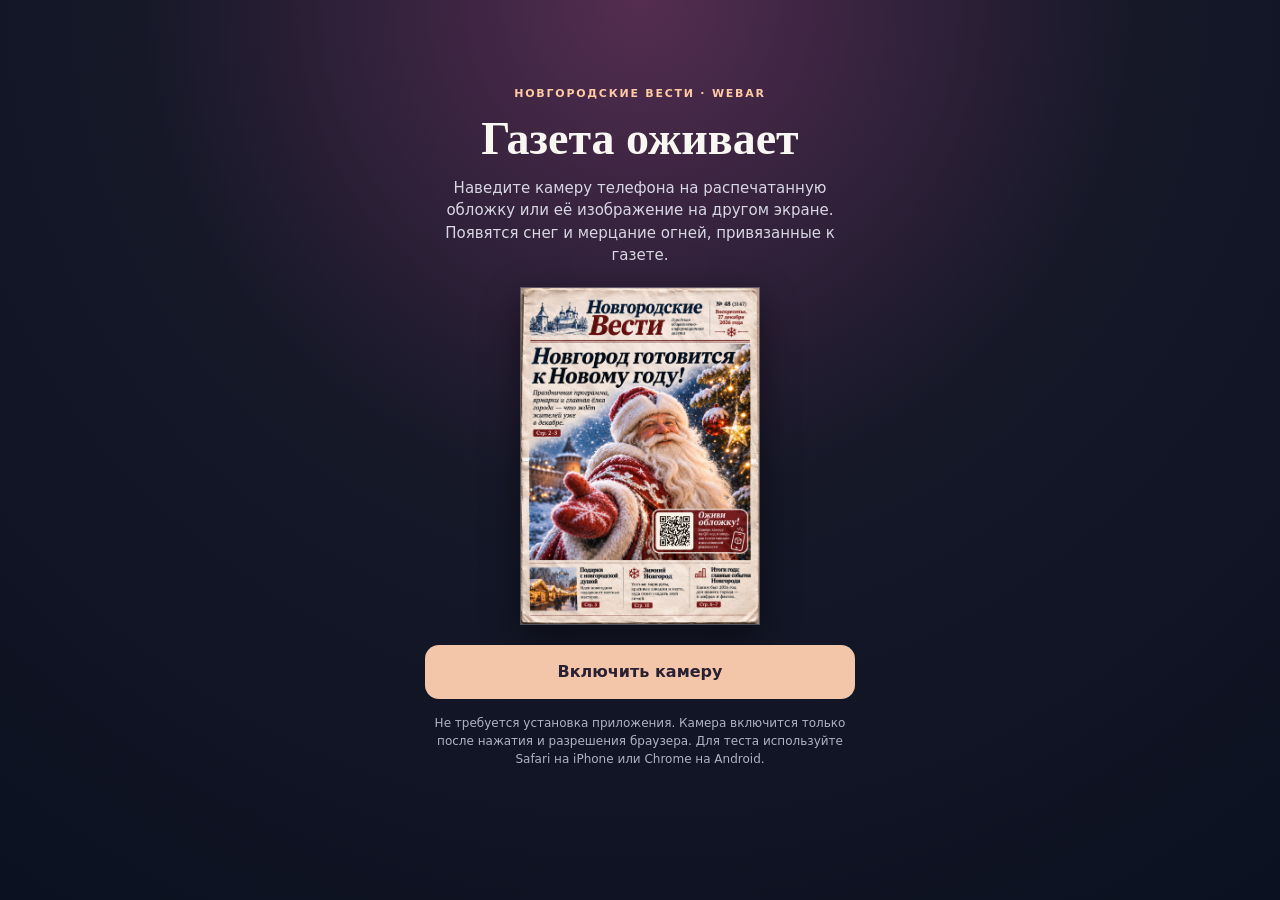
==== index.html @ 2a4ba846 "Load and validate the actual MindAR target before starting the mobile camera" ====
<!doctype html>
<html lang="ru">
<head>
  <meta charset="utf-8" />
  <meta name="viewport" content="width=device-width, initial-scale=1.0, viewport-fit=cover" />
  <meta name="theme-color" content="#161828" />
  <title>Оживи обложку — Новгородские Вести / WebAR MVP</title>
  <link rel="stylesheet" href="styles.css" />
</head>
<body>
  <main id="intro" class="intro">
    <div class="panel">
      <div class="eyebrow">Новгородские Вести · WebAR</div>
      <h1>Газета оживает</h1>
      <p>Наведите камеру телефона на распечатанную обложку или её изображение на другом экране. Появятся снег и мерцание огней, привязанные к газете.</p>
      <img class="cover-preview" src="assets/cover.jpg" alt="Тестовая обложка газеты Новгородские Вести" />
      <button type="button" id="startButton" class="primary">Включить камеру</button>
      <p class="note">Не требуется установка приложения. Камера включится только после нажатия и разрешения браузера. Для теста используйте Safari на iPhone или Chrome на Android.</p>
      <p id="introError" class="error" aria-live="polite"></p>
    </div>
  </main>

  <div id="hud" class="hud" hidden>
    <div class="status" id="status" role="status" aria-live="polite">Ищем обложку…</div>
    <button type="button" id="stopButton" class="secondary">Закрыть камеру</button>
    <p class="hint">Держите обложку в кадре целиком, без сильных бликов.</p>
  </div>

  <script src="effects.js"></script>
  <script src="app.js?v=2"></script>
</body>
</html>
---- styles.css ----
:root{color-scheme:dark;font-family:system-ui,-apple-system,'Segoe UI',sans-serif;}
*{box-sizing:border-box}html,body{height:100%;margin:0;background:#0b1120;color:#f9f7f1;overscroll-behavior:none}
.intro{position:fixed;z-index:30;inset:0;overflow-y:auto;display:flex;align-items:flex-start;justify-content:center;padding:32px 18px;background:radial-gradient(circle at top,#542d51 0%,#161828 45%,#0b1120 100%)}
.panel{max-width:430px;width:100%;text-align:center;margin:auto}
.eyebrow{text-transform:uppercase;letter-spacing:.16em;font-size:11px;color:#ffcaa2;font-weight:750}
h1{font-family:Georgia,serif;line-height:1.1;font-size:clamp(33px,8vw,46px);margin:14px 0 12px}
p{font-size:15px;line-height:1.5;color:#d7d7e3;margin:0 0 20px}
.cover-preview{display:block;width:min(240px,64vw);max-height:43vh;object-fit:contain;margin:15px auto 20px;border:1px solid #ffffff40;box-shadow:0 12px 35px #0007}
button{font:inherit;font-weight:750;border-radius:14px;border:0;cursor:pointer}
.primary{display:block;width:100%;min-height:54px;padding:12px 20px;background:#f4c6a9;color:#292033}
.primary:disabled{opacity:.6;cursor:wait}.secondary{background:#ffffffdf;color:#141521;padding:11px 14px;font-size:14px}
.note{font-size:12px;color:#b2b1c4;margin:15px 0 0}.error{font-size:13px;color:#ffc0bd;margin-top:12px;min-height:1em}
.hud{position:fixed;inset:0;z-index:20;pointer-events:none;display:grid;grid-template-columns:minmax(0,1fr) auto;gap:8px;align-content:start;align-items:start;padding:max(12px,env(safe-area-inset-top)) 12px}
.hud[hidden],.intro[hidden]{display:none!important}
.status{justify-self:start;border:1px solid #ffffff44;background:#111827c9;backdrop-filter:blur(9px);border-radius:999px;padding:10px 14px;font-size:13px}
.secondary{pointer-events:auto}
.hint{position:absolute;bottom:max(18px,calc(env(safe-area-inset-bottom) + 14px));left:18px;right:18px;pointer-events:none;text-align:center;text-shadow:0 1px 5px #000;background:#111827bb;border-radius:12px;padding:10px 12px;font-size:13px}
a-scene{position:fixed!important;inset:0;width:100%!important;height:100%!important;z-index:1}
@media (prefers-reduced-motion:reduce){*{scroll-behavior:auto}}

.camera-stage{position:relative;isolation:isolate;overflow:hidden;background:transparent}
.camera-stage > video{z-index:0!important;pointer-events:none}
.camera-frame{position:fixed;inset:0;width:100%;height:100%;border:0}
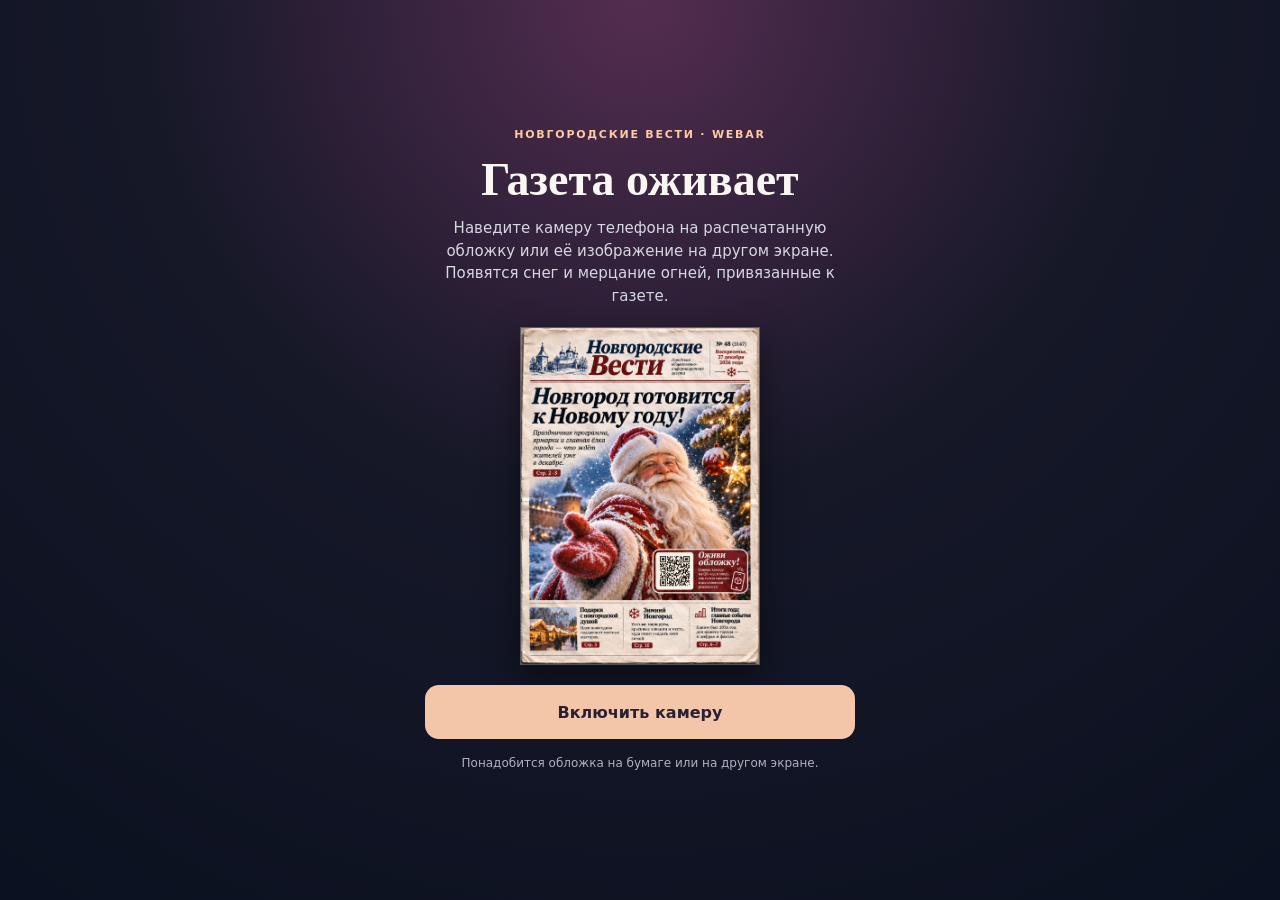
==== commit b86fcc52: "Start the AR camera on tap and replace the printed cover QR and recognition target" ====
--- a/index.html
+++ b/index.html
@@ -1,32 +1,10 @@
 <!doctype html>
 <html lang="ru">
 <head>
-  <meta charset="utf-8" />
-  <meta name="viewport" content="width=device-width, initial-scale=1.0, viewport-fit=cover" />
-  <meta name="theme-color" content="#161828" />
-  <title>Оживи обложку — Новгородские Вести / WebAR MVP</title>
-  <link rel="stylesheet" href="styles.css" />
+  <meta charset="utf-8">
+  <meta name="viewport" content="width=device-width, initial-scale=1">
+  <meta http-equiv="refresh" content="0; url=./camera.html">
+  <title>Газета оживает — Новгородские Вести</title>
 </head>
-<body>
-  <main id="intro" class="intro">
-    <div class="panel">
-      <div class="eyebrow">Новгородские Вести · WebAR</div>
-      <h1>Газета оживает</h1>
-      <p>Наведите камеру телефона на распечатанную обложку или её изображение на другом экране. Появятся снег и мерцание огней, привязанные к газете.</p>
-      <img class="cover-preview" src="assets/cover.jpg" alt="Тестовая обложка газеты Новгородские Вести" />
-      <button type="button" id="startButton" class="primary">Включить камеру</button>
-      <p class="note">Не требуется установка приложения. Камера включится только после нажатия и разрешения браузера. Для теста используйте Safari на iPhone или Chrome на Android.</p>
-      <p id="introError" class="error" aria-live="polite"></p>
-    </div>
-  </main>
-
-  <div id="hud" class="hud" hidden>
-    <div class="status" id="status" role="status" aria-live="polite">Ищем обложку…</div>
-    <button type="button" id="stopButton" class="secondary">Закрыть камеру</button>
-    <p class="hint">Держите обложку в кадре целиком, без сильных бликов.</p>
-  </div>
-
-  <script src="effects.js"></script>
-  <script src="app.js?v=2"></script>
-</body>
-</html>
+<body><a href="./camera.html" target="_top">Открыть «Газета оживает»</a></body>
+</html>
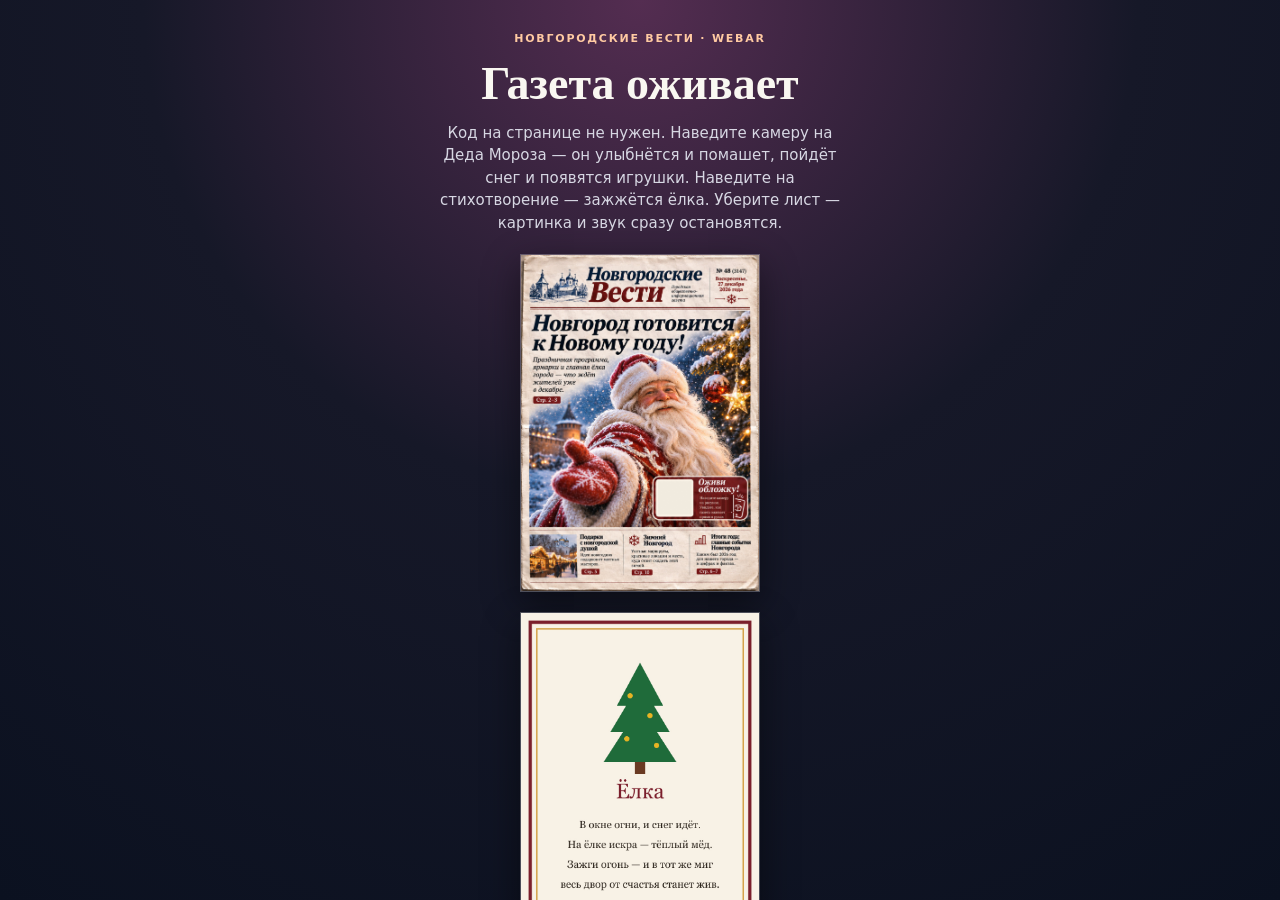
==== commit 4ae2f305: "Add files via upload" ====
--- a/index.html
+++ b/index.html
@@ -1,10 +1,34 @@
 <!doctype html>
 <html lang="ru">
 <head>
-  <meta charset="utf-8">
-  <meta name="viewport" content="width=device-width, initial-scale=1">
-  <meta http-equiv="refresh" content="0; url=./camera.html">
-  <title>Газета оживает — Новгородские Вести</title>
+  <meta charset="utf-8" />
+  <meta name="viewport" content="width=device-width, initial-scale=1.0, viewport-fit=cover" />
+  <meta name="theme-color" content="#161828" />
+  <title>Оживи обложку — Новгородские Вести / WebAR MVP</title>
+  <link rel="stylesheet" href="styles.css?v=5" />
 </head>
-<body><a href="./camera.html" target="_top">Открыть «Газета оживает»</a></body>
-</html>
+<body>
+  <main id="intro" class="intro">
+    <div class="panel">
+      <div class="eyebrow">Новгородские Вести · WebAR</div>
+      <h1>Газета оживает</h1>
+      <p>Код на странице не нужен. Наведите камеру на Деда Мороза — он улыбнётся и помашет, пойдёт снег и появятся игрушки. Наведите на стихотворение — зажжётся ёлка. Уберите лист — картинка и звук сразу остановятся.</p>
+      <img class="cover-preview" src="assets/cover.jpg?v=11" alt="Обложка с Дедом Морозом" />
+      <img class="cover-preview" src="assets/poem.jpg?v=11" alt="Стихотворение, которое превращается в ёлку" />
+      <button type="button" id="startButton" class="primary">Включить камеру</button>
+      <p class="note">Не требуется установка приложения. Камера включится только после нажатия и разрешения браузера. Для теста используйте Safari на iPhone или Chrome на Android.</p>
+      <p id="introError" class="error" aria-live="polite"></p>
+    </div>
+  </main>
+
+  <div id="hud" class="hud" hidden>
+    <div class="status" id="status" role="status" aria-live="polite">Ищем рисунок…</div>
+    <button type="button" id="stopButton" class="secondary">Закрыть камеру</button>
+    <p class="hint">Держите рисунок в кадре целиком, без сильных бликов.</p>
+  </div>
+
+  <audio id="sceneAudio" src="assets/chime.wav?v=11" loop preload="auto" playsinline></audio>
+  <script src="effects.js?v=11"></script>
+  <script src="app.js?v=11"></script>
+</body>
+</html>
--- a/styles.css
+++ b/styles.css
@@ -0,0 +1,23 @@
+:root{color-scheme:dark;font-family:system-ui,-apple-system,'Segoe UI',sans-serif;}
+*{box-sizing:border-box}html,body{height:100%;margin:0;background:#0b1120;color:#f9f7f1;overscroll-behavior:none}
+.intro{position:fixed;z-index:30;inset:0;overflow-y:auto;display:flex;align-items:flex-start;justify-content:center;padding:32px 18px;background:radial-gradient(circle at top,#542d51 0%,#161828 45%,#0b1120 100%)}
+.panel{max-width:430px;width:100%;text-align:center;margin:auto}
+.eyebrow{text-transform:uppercase;letter-spacing:.16em;font-size:11px;color:#ffcaa2;font-weight:750}
+h1{font-family:Georgia,serif;line-height:1.1;font-size:clamp(33px,8vw,46px);margin:14px 0 12px}
+p{font-size:15px;line-height:1.5;color:#d7d7e3;margin:0 0 20px}
+.cover-preview{display:block;width:min(240px,64vw);max-height:43vh;object-fit:contain;margin:15px auto 20px;border:1px solid #ffffff40;box-shadow:0 12px 35px #0007}
+button{font:inherit;font-weight:750;border-radius:14px;border:0;cursor:pointer}
+.primary{display:block;width:100%;min-height:54px;padding:12px 20px;background:#f4c6a9;color:#292033}
+.primary:disabled{opacity:.6;cursor:wait}.secondary{background:#ffffffdf;color:#141521;padding:11px 14px;font-size:14px}
+.note{font-size:12px;color:#b2b1c4;margin:15px 0 0}.error{font-size:13px;color:#ffc0bd;margin-top:12px;min-height:1em}
+.hud{position:fixed;inset:0;z-index:20;pointer-events:none;display:grid;grid-template-columns:minmax(0,1fr) auto;gap:8px;align-content:start;align-items:start;padding:max(12px,env(safe-area-inset-top)) 12px}
+.hud[hidden],.intro[hidden]{display:none!important}
+.status{justify-self:start;border:1px solid #ffffff44;background:#111827c9;backdrop-filter:blur(9px);border-radius:999px;padding:10px 14px;font-size:13px}
+.secondary{pointer-events:auto}
+.hint{position:absolute;bottom:max(18px,calc(env(safe-area-inset-bottom) + 14px));left:18px;right:18px;pointer-events:none;text-align:center;text-shadow:0 1px 5px #000;background:#111827bb;border-radius:12px;padding:10px 12px;font-size:13px}
+a-scene{position:fixed!important;inset:0;width:100%!important;height:100%!important;z-index:1}
+@media (prefers-reduced-motion:reduce){*{scroll-behavior:auto}}
+
+.camera-stage{position:relative;isolation:isolate;overflow:hidden;background:transparent}
+.camera-stage > video{z-index:0!important;pointer-events:none}
+.camera-frame{position:fixed;inset:0;width:100%;height:100%;border:0}
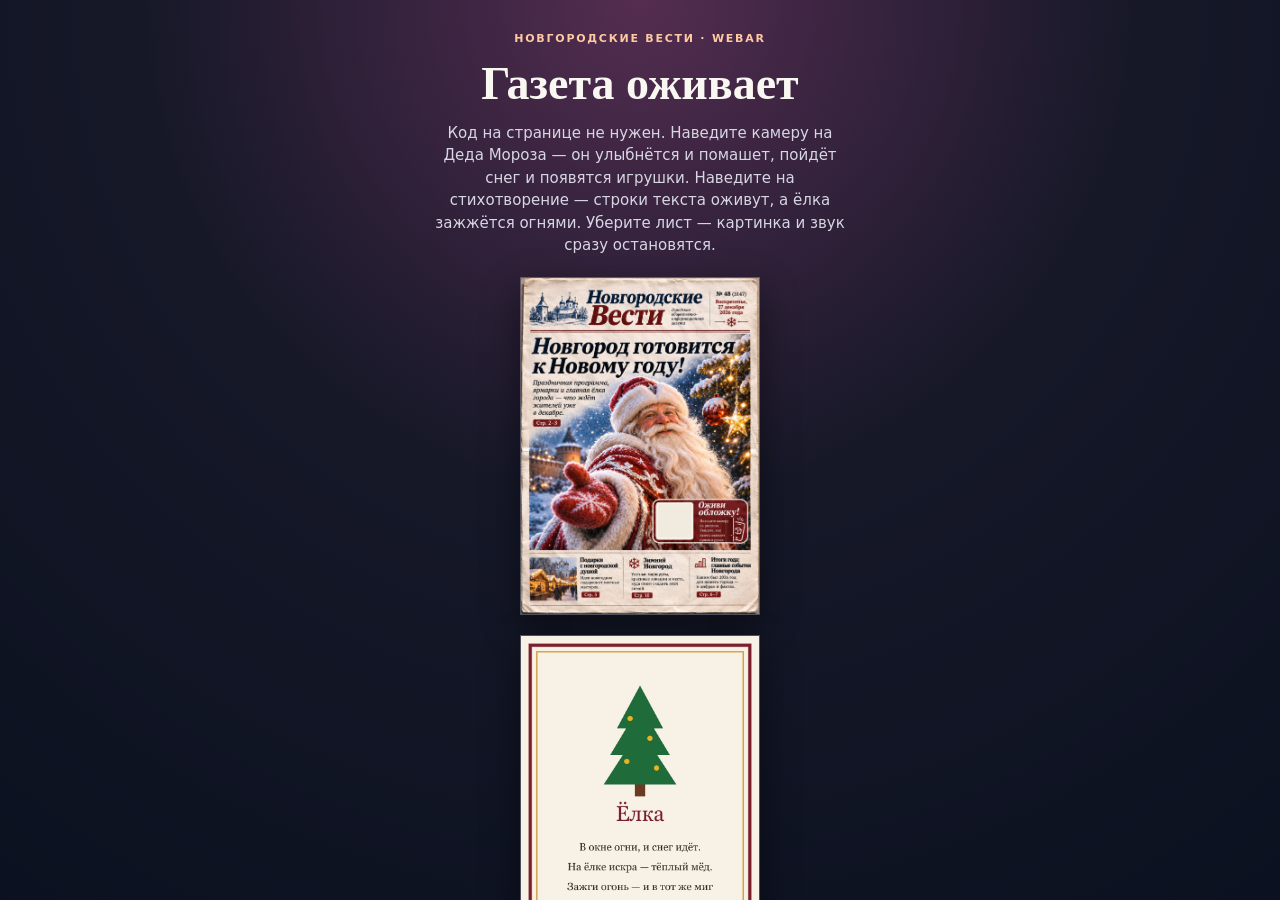
==== commit 93d0d6ca: "Add files via upload" ====
--- a/index.html
+++ b/index.html
@@ -5,16 +5,16 @@
   <meta name="viewport" content="width=device-width, initial-scale=1.0, viewport-fit=cover" />
   <meta name="theme-color" content="#161828" />
   <title>Оживи обложку — Новгородские Вести / WebAR MVP</title>
-  <link rel="stylesheet" href="styles.css?v=5" />
+  <link rel="stylesheet" href="styles.css?v=13" />
 </head>
 <body>
   <main id="intro" class="intro">
     <div class="panel">
       <div class="eyebrow">Новгородские Вести · WebAR</div>
       <h1>Газета оживает</h1>
-      <p>Код на странице не нужен. Наведите камеру на Деда Мороза — он улыбнётся и помашет, пойдёт снег и появятся игрушки. Наведите на стихотворение — зажжётся ёлка. Уберите лист — картинка и звук сразу остановятся.</p>
-      <img class="cover-preview" src="assets/cover.jpg?v=11" alt="Обложка с Дедом Морозом" />
-      <img class="cover-preview" src="assets/poem.jpg?v=11" alt="Стихотворение, которое превращается в ёлку" />
+      <p>Код на странице не нужен. Наведите камеру на Деда Мороза — он улыбнётся и помашет, пойдёт снег и появятся игрушки. Наведите на стихотворение — строки текста оживут, а ёлка зажжётся огнями. Уберите лист — картинка и звук сразу остановятся.</p>
+      <img class="cover-preview" src="assets/cover.jpg?v=13" alt="Обложка с Дедом Морозом" />
+      <img class="cover-preview" src="assets/poem.jpg?v=13" alt="Стихотворение, которое оживает" />
       <button type="button" id="startButton" class="primary">Включить камеру</button>
       <p class="note">Не требуется установка приложения. Камера включится только после нажатия и разрешения браузера. Для теста используйте Safari на iPhone или Chrome на Android.</p>
       <p id="introError" class="error" aria-live="polite"></p>
@@ -27,8 +27,8 @@
     <p class="hint">Держите рисунок в кадре целиком, без сильных бликов.</p>
   </div>
 
-  <audio id="sceneAudio" src="assets/chime.wav?v=11" loop preload="auto" playsinline></audio>
-  <script src="effects.js?v=11"></script>
-  <script src="app.js?v=11"></script>
+  <audio id="sceneAudio" src="assets/chime.wav?v=13" loop preload="auto" playsinline webkit-playsinline></audio>
+  <script src="effects.js?v=13"></script>
+  <script src="app.js?v=13"></script>
 </body>
-</html>
+</html>
--- a/styles.css
+++ b/styles.css
@@ -21,3 +21,5 @@
 .camera-stage{position:relative;isolation:isolate;overflow:hidden;background:transparent}
 .camera-stage > video{z-index:0!important;pointer-events:none}
 .camera-frame{position:fixed;inset:0;width:100%;height:100%;border:0}
+/* Keep canvases laid out (not display:none) so mobile WebGL can sample them as textures. */
+.fx-canvas{position:fixed;left:-10000px;top:0;width:512px;height:auto;opacity:0;pointer-events:none}
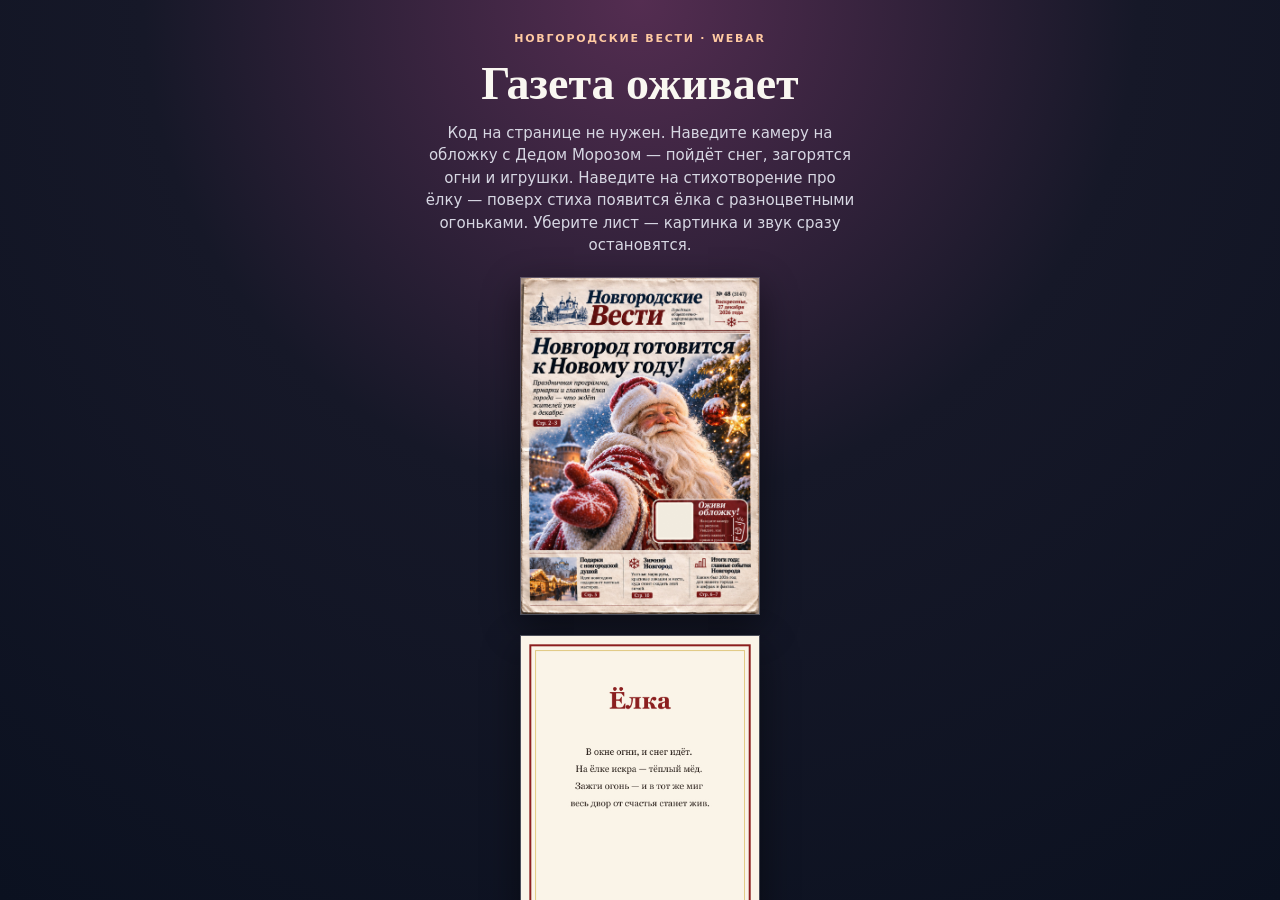
==== commit abda3131: "Add files via upload" ====
--- a/index.html
+++ b/index.html
@@ -5,16 +5,16 @@
   <meta name="viewport" content="width=device-width, initial-scale=1.0, viewport-fit=cover" />
   <meta name="theme-color" content="#161828" />
   <title>Оживи обложку — Новгородские Вести / WebAR MVP</title>
-  <link rel="stylesheet" href="styles.css?v=13" />
+  <link rel="stylesheet" href="styles.css?v=14" />
 </head>
 <body>
   <main id="intro" class="intro">
     <div class="panel">
       <div class="eyebrow">Новгородские Вести · WebAR</div>
       <h1>Газета оживает</h1>
-      <p>Код на странице не нужен. Наведите камеру на Деда Мороза — он улыбнётся и помашет, пойдёт снег и появятся игрушки. Наведите на стихотворение — строки текста оживут, а ёлка зажжётся огнями. Уберите лист — картинка и звук сразу остановятся.</p>
-      <img class="cover-preview" src="assets/cover.jpg?v=13" alt="Обложка с Дедом Морозом" />
-      <img class="cover-preview" src="assets/poem.jpg?v=13" alt="Стихотворение, которое оживает" />
+      <p>Код на странице не нужен. Наведите камеру на обложку с Дедом Морозом — пойдёт снег, загорятся огни и игрушки. Наведите на стихотворение про ёлку — поверх стиха появится ёлка с разноцветными огоньками. Уберите лист — картинка и звук сразу остановятся.</p>
+      <img class="cover-preview" src="assets/cover.jpg?v=15" alt="Обложка с Дедом Морозом" />
+      <img class="cover-preview" src="assets/poem.jpg?v=15" alt="Стихотворение про ёлку" />
       <button type="button" id="startButton" class="primary">Включить камеру</button>
       <p class="note">Не требуется установка приложения. Камера включится только после нажатия и разрешения браузера. Для теста используйте Safari на iPhone или Chrome на Android.</p>
       <p id="introError" class="error" aria-live="polite"></p>
@@ -27,8 +27,8 @@
     <p class="hint">Держите рисунок в кадре целиком, без сильных бликов.</p>
   </div>
 
-  <audio id="sceneAudio" src="assets/chime.wav?v=13" loop preload="auto" playsinline webkit-playsinline></audio>
-  <script src="effects.js?v=13"></script>
-  <script src="app.js?v=13"></script>
+  <audio id="sceneAudio" src="assets/chime.wav?v=15" loop preload="auto" playsinline webkit-playsinline></audio>
+  <script src="effects.js?v=15"></script>
+  <script src="app.js?v=15"></script>
 </body>
 </html>
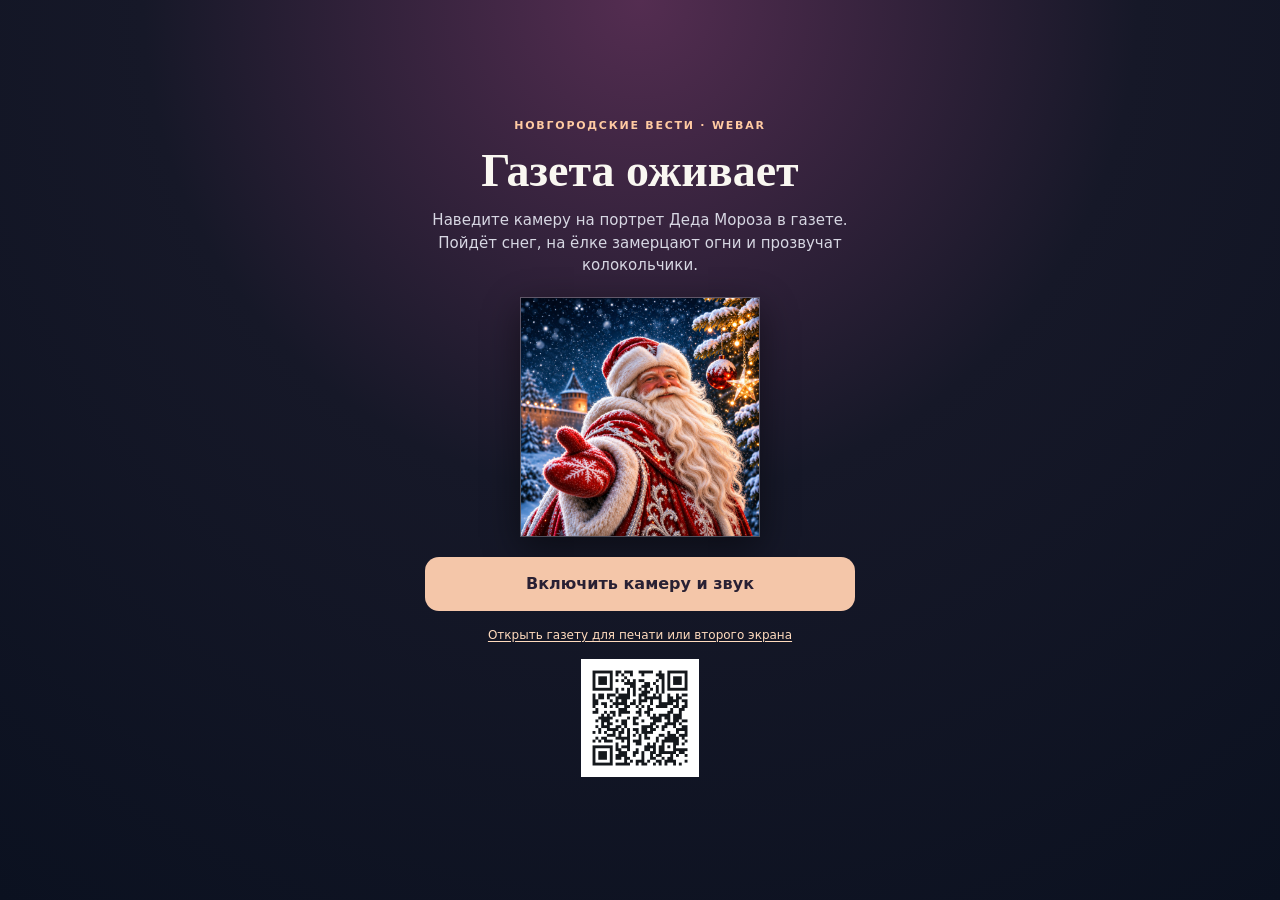
==== commit ddd4baa5: "Publish the clean winter illustration, printed QR and tap-to-start AR sound" ====
--- a/index.html
+++ b/index.html
@@ -1,34 +1,10 @@
 <!doctype html>
 <html lang="ru">
 <head>
-  <meta charset="utf-8" />
-  <meta name="viewport" content="width=device-width, initial-scale=1.0, viewport-fit=cover" />
-  <meta name="theme-color" content="#161828" />
-  <title>Оживи обложку — Новгородские Вести / WebAR MVP</title>
-  <link rel="stylesheet" href="styles.css?v=14" />
+  <meta charset="utf-8">
+  <meta name="viewport" content="width=device-width, initial-scale=1">
+  <meta http-equiv="refresh" content="0; url=./ar.html">
+  <title>Газета оживает — Новгородские Вести</title>
 </head>
-<body>
-  <main id="intro" class="intro">
-    <div class="panel">
-      <div class="eyebrow">Новгородские Вести · WebAR</div>
-      <h1>Газета оживает</h1>
-      <p>Код на странице не нужен. Наведите камеру на обложку с Дедом Морозом — пойдёт снег, загорятся огни и игрушки. Наведите на стихотворение про ёлку — поверх стиха появится ёлка с разноцветными огоньками. Уберите лист — картинка и звук сразу остановятся.</p>
-      <img class="cover-preview" src="assets/cover.jpg?v=15" alt="Обложка с Дедом Морозом" />
-      <img class="cover-preview" src="assets/poem.jpg?v=15" alt="Стихотворение про ёлку" />
-      <button type="button" id="startButton" class="primary">Включить камеру</button>
-      <p class="note">Не требуется установка приложения. Камера включится только после нажатия и разрешения браузера. Для теста используйте Safari на iPhone или Chrome на Android.</p>
-      <p id="introError" class="error" aria-live="polite"></p>
-    </div>
-  </main>
-
-  <div id="hud" class="hud" hidden>
-    <div class="status" id="status" role="status" aria-live="polite">Ищем рисунок…</div>
-    <button type="button" id="stopButton" class="secondary">Закрыть камеру</button>
-    <p class="hint">Держите рисунок в кадре целиком, без сильных бликов.</p>
-  </div>
-
-  <audio id="sceneAudio" src="assets/chime.wav?v=15" loop preload="auto" playsinline webkit-playsinline></audio>
-  <script src="effects.js?v=15"></script>
-  <script src="app.js?v=15"></script>
-</body>
+<body><a href="./ar.html" target="_top">Открыть «Газета оживает»</a></body>
 </html>
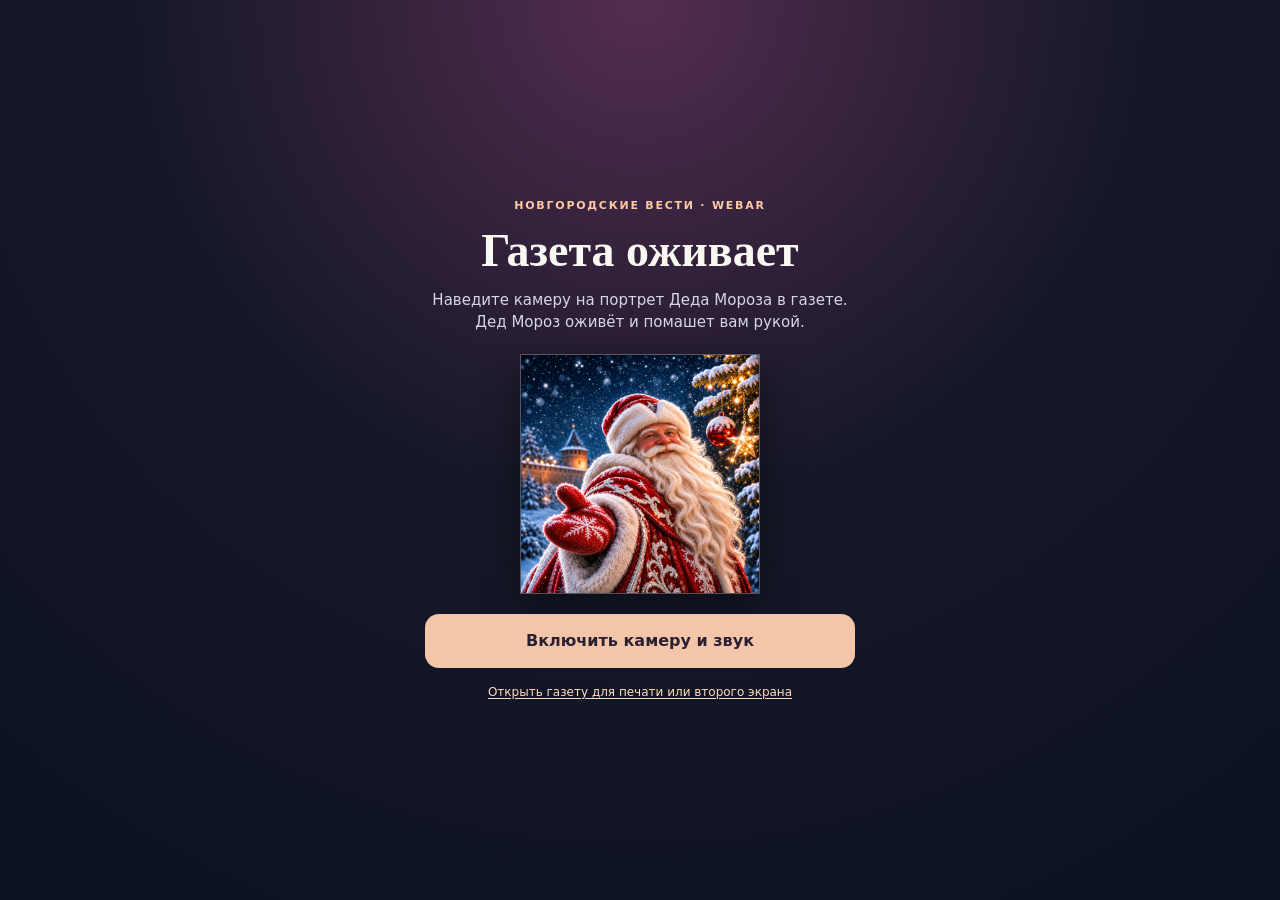
==== commit 12bfe74a: "Print the QR for the AR video page and remove the on-screen QR" ====
--- a/index.html
+++ b/index.html
@@ -3,8 +3,8 @@
 <head>
   <meta charset="utf-8">
   <meta name="viewport" content="width=device-width, initial-scale=1">
-  <meta http-equiv="refresh" content="0; url=./ar.html">
+  <meta http-equiv="refresh" content="0; url=./portrait.html">
   <title>Газета оживает — Новгородские Вести</title>
 </head>
-<body><a href="./ar.html" target="_top">Открыть «Газета оживает»</a></body>
+<body><a href="./portrait.html" target="_top">Открыть «Газета оживает»</a></body>
 </html>
